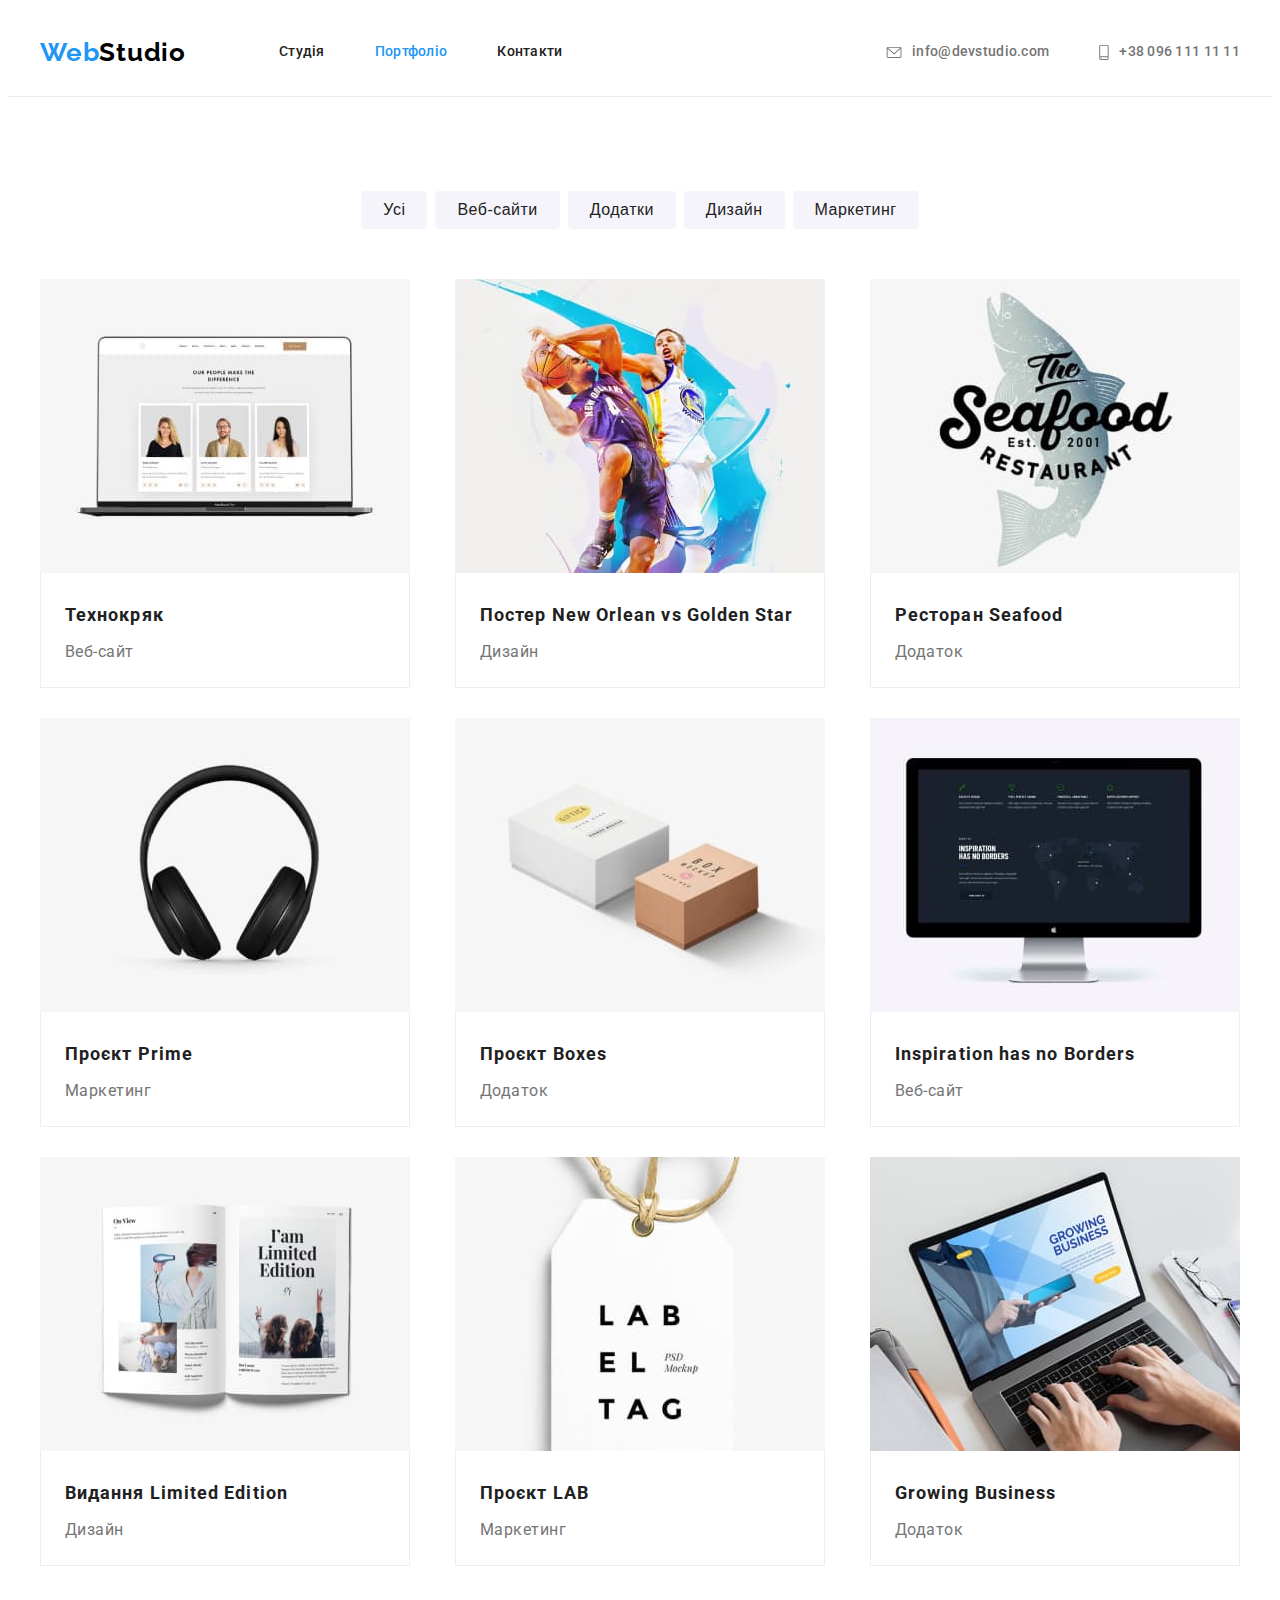
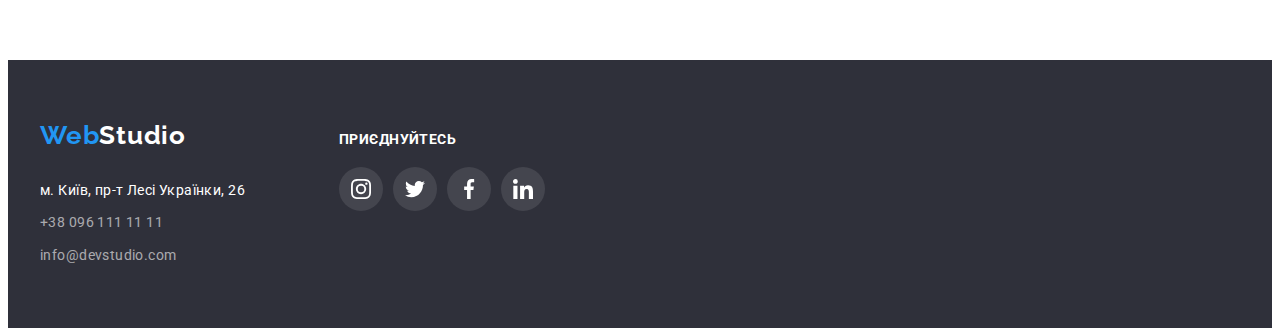
==== portfolio.html @ 507ca044 "save" ====
<!DOCTYPE html>
<html lang="uk">
  <head>
    <meta charset="UTF-8" />
    <meta name="viewport" content="width=device-width, initial-scale=1.0" />
    <title>Студія</title>
    <link rel="preconnect" href="https://fonts.googleapis.com" />
    <link rel="preconnect" href="https://fonts.gstatic.com" crossorigin />
    <link
      href="https://fonts.googleapis.com/css2?family=Raleway:wght@700&family=Roboto:wght@400;500;700;900&display=swap"
      rel="stylesheet"
    />
    <link
      rel="stylesheet"
      href="https://cdnjs.cloudflare.com/ajax/libs/modern-normalize/2.0.0/modern-normalize.min.css"
      integrity="sha512-4xo8blKMVCiXpTaLzQSLSw3KFOVPWhm/TRtuPVc4WG6kUgjH6J03IBuG7JZPkcWMxJ5huwaBpOpnwYElP/m6wg=="
      crossorigin="anonymous"
      referrerpolicy="no-referrer"
    />
    <link rel="stylesheet" href="./css/styles.css" />
  </head>
  <body>
    <header class="header">
      <div class="container header-container">
        <a class="logo header-logo link" href="index.html" lang="eu"
          >Web<span class="logo-color">Studio</span></a
        >
        <nav class="header-nav">
          <ul class="header-menu list">
            <li class="menu-item">
              <a class="menu-link link" href="index.html">Студія</a>
            </li>
            <li class="menu-item">
              <a class="menu-link current link" href="portfolio.html"
                >Портфоліо</a
              >
            </li>
            <li class="menu-item">
              <a class="menu-link link" href="#address">Контакти</a>
            </li>
          </ul>
        </nav>
        <ul class="contacts list contacts-header">
          <li class="contacts-item">
            <a
              class="contacts-link link contacts-heder-icon"
              href="mailto:info@devstudio.com"
            >
              <svg width="16" height="12" class="heder-icon">
                <use href="./images/icons.svg#icon-envelope"></use>
              </svg>
              info@devstudio.com</a
            >
          </li>
          <li class="contacts-item">
            <a
              class="contacts-link link contacts-heder-icon"
              href="tel:+380961111111"
              ><svg width="10" height="16" class="heder-icon">
                <use href="./images/icons.svg#icon-smartphone"></use>
              </svg>
              +38 096 111 11 11</a
            >
          </li>
        </ul>
      </div>
    </header>
    <main class="main">
      <section class="portfolio">
        <div class="container">
          <h2 class="hiden-title visually-hidden">Портфоліо</h2>
          <ul class="portfolio-filtr list">
            <li><button type="button" class="filtr-button">Усі</button></li>
            <li>
              <button type="button" class="filtr-button">Веб-сайти</button>
            </li>
            <li><button type="button" class="filtr-button">Додатки</button></li>
            <li><button type="button" class="filtr-button">Дизайн</button></li>
            <li>
              <button type="button" class="filtr-button">Маркетинг</button>
            </li>
          </ul>
          <ul class="portfolio-list list">
            <li class="portfolio-item">
              <a class="portfolio-link link" href="">
                <img
                  src="./images/portfolio/img-portfolio1.jpg"
                  alt=""
                  width="370"
                  height="294"
                />
                <div class="portfolio-card-container">
                  <h3 class="portfolio-item-title">Технокряк</h3>
                  <p class="portfolio-text">Веб-сайт</p>
                </div>
              </a>
            </li>
            <li class="portfolio-item">
              <a class="portfolio-link link" href="">
                <img
                  src="./images/portfolio/img-portfolio2.jpg"
                  alt=""
                  width="370"
                  height="294"
                />
                <div class="portfolio-card-container">
                  <h3 class="portfolio-item-title">
                    Постер <span lang="eu">New Orlean vs Golden Star</span>
                  </h3>
                  <p class="portfolio-text">Дизайн</p>
                </div>
              </a>
            </li>
            <li class="portfolio-item">
              <a class="portfolio-link link" href="">
                <img
                  src="./images/portfolio/img-portfolio3.jpg"
                  alt=""
                  width="370"
                  height="294"
                />
                <div class="portfolio-card-container">
                  <h3 class="portfolio-item-title">
                    Ресторан <span lang="eu">Seafood</span>
                  </h3>
                  <p class="portfolio-text">Додаток</p>
                </div>
              </a>
            </li>
            <li class="portfolio-item">
              <a class="portfolio-link link" href="">
                <img
                  src="./images/portfolio/img-portfolio4.jpg"
                  alt=""
                  width="370"
                  height="294"
                />
                <div class="portfolio-card-container">
                  <h3 class="portfolio-item-title">
                    Проєкт <span lang="eu">Prime</span>
                  </h3>
                  <p class="portfolio-text">Маркетинг</p>
                </div>
              </a>
            </li>
            <li class="portfolio-item">
              <a class="portfolio-link link" href="">
                <img
                  src="./images/portfolio/img-portfolio5.jpg"
                  alt=""
                  width="370"
                  height="294"
                />
                <div class="portfolio-card-container">
                  <h3 class="portfolio-item-title">
                    Проєкт <span lang="eu">Boxes</span>
                  </h3>
                  <p class="portfolio-text">Додаток</p>
                </div>
              </a>
            </li>
            <li class="portfolio-item">
              <a class="portfolio-link link" href="">
                <img
                  src="./images/portfolio/img-portfolio6.jpg"
                  alt=""
                  width="370"
                  height="294"
                />
                <div class="portfolio-card-container">
                  <h3 class="portfolio-item-title" lang="eu">
                    Inspiration has no Borders
                  </h3>
                  <p class="portfolio-text">Веб-сайт</p>
                </div>
              </a>
            </li>
            <li class="portfolio-item">
              <a class="portfolio-link link" href="">
                <img
                  src="./images/portfolio/img-portfolio7.jpg"
                  alt=""
                  width="370"
                  height="294"
                />
                <div class="portfolio-card-container">
                  <h3 class="portfolio-item-title">
                    Видання <span lang="eu">Limited Edition</span>
                  </h3>
                  <p class="portfolio-text">Дизайн</p>
                </div>
              </a>
            </li>
            <li class="portfolio-item">
              <a class="portfolio-link link" href="">
                <img
                  src="./images/portfolio/img-portfolio8.jpg"
                  alt=""
                  width="370"
                  height="294"
                />
                <div class="portfolio-card-container">
                  <h3 class="portfolio-item-title">
                    Проєкт <span lang="eu">LAB</span>
                  </h3>
                  <p class="portfolio-text">Маркетинг</p>
                </div>
              </a>
            </li>
            <li class="portfolio-item">
              <a class="portfolio-link link" href="">
                <img
                  src="./images/portfolio/img-portfolio9.jpg"
                  alt=""
                  width="370"
                  height="294"
                />
                <div class="portfolio-card-container">
                  <h3 class="portfolio-item-title" lang="eu">
                    Growing Business
                  </h3>
                  <p class="portfolio-text">Додаток</p>
                </div>
              </a>
            </li>
          </ul>
        </div>
      </section>
    </main>
    <!------------FOOTER------------->
    <footer class="footer">
      <div class="container footer-wrap">
        <div class="footer-nav-wrap">
          <a class="logo logo-footer link" href="index.html" lang="eu"
            >Web<span class="logo-color-footer">Studio</span></a
          >
          <address class="address-footer" id="address">
            <p class="address-text">м. Київ, пр-т Лесі Українки, 26</p>
            <ul class="contacts list contacts-footer">
              <li class="contacts-item contacts-item-footer">
                <a
                  class="contacts-link link contacst-footer"
                  href="tel:+380961111111"
                  >+38 096 111 11 11</a
                >
              </li>
              <li class="contacts-item">
                <a
                  class="contacts-link link contacst-footer"
                  href="mailto:info@devstudio.com"
                  >info@devstudio.com</a
                >
              </li>
            </ul>
          </address>
        </div>
        <div class="footer-soc">
          <p class="footer-soc-text">приєднуйтесь</p>
          <ul class="footer-soc-list list">
            <li class="footer-soc-item">
              <a href="" class="footer-soc-link link">
                <svg class="footer-soc-icon">
                  <use href="./images/icons.svg#icon-instagram"></use>
                </svg>
              </a>
            </li>
            <li class="footer-soc-item">
              <a href="" class="footer-soc-link link">
                <svg class="footer-soc-icon">
                  <use href="./images/icons.svg#icon-twitter"></use>
                </svg>
              </a>
            </li>
            <li class="footer-soc-item">
              <a href="" class="footer-soc-link link">
                <svg class="footer-soc-icon">
                  <use href="./images/icons.svg#icon-facebook"></use>
                </svg>
              </a>
            </li>
            <li class="footer-soc-item">
              <a href="" class="footer-soc-link link">
                <svg class="footer-soc-icon">
                  <use href="./images/icons.svg#icon-linkedin"></use>
                </svg>
              </a>
            </li>
          </ul>
        </div>
      </div>
    </footer>
  </body>
</html>
---- css/styles.css ----
:root {
    --main-color: #fff;
    --first-color: #2F303A;
    --second-color: #F5F4FA;
    --first-text-color: #212121;
    --second-text-color: #757575;
    --hover-color: #2196F3;
    --button-first-color: #2196F3;
    --button-second-color: #F5F4FA;
    --icon-color: #AFB1B8;
    --first-lh: 1.71;
    --second-lh: 1.87;
}

p, h1, h2, h3, h4, h5, h6 {
    margin: 0 auto;
}

ul, ol {
    margin: 0;
    padding: 0;
}

img {
    display: block;
}

.container {
    width: 1200px;
    padding-left: 15px;
    padding-right: 15px;
    margin: 0 auto;
}

body {
    font-family: "Roboto", sans-serif;
    font-style: normal;
    background-color: var(--main-color);
    color: var(--first-text-color);
}


.logo {
    font-family: "Raleway", sans-serif;
    font-size: 26px;
    font-weight: 700;
    line-height: 1.19;
    letter-spacing: 0.78px;
    color: var(--hover-color);
}

.logo-color {
    color: #000;
}

.logo-color-footer {
    color: var(--main-color);
}

.list {
    list-style: none;
}


.link {
    text-decoration: none;
    
}

.hiden-title, .services-title, .team-title, .regular-customers-title {
    text-align: center;
    font-size: 36px;
    line-height: 1.17;
    letter-spacing: 1.08px;
}

.visually-hidden {
    position: absolute;
    width: 1px;
    height: 1px;
    margin: -1px;
    border: 0;
    padding: 0;

    white-space: nowrap;
    clip-path: inset(100%);
    clip: rect(0 0 0 0);
    overflow: hidden;
}



/*--------------------------------------- header -----------------------------------------------------*/ 

.header {
    border-bottom: 1px solid #ECECEC;
}

.menu-link {
    color: var(--first-text-color);
    font-size: 14px;
    font-weight: 500;
    line-height: var(--first-lh);
    letter-spacing: 0.28px;
}

 .menu-link:hover, .menu-link:focus {
    color: var(--hover-color);
 }

.contacts-link {
    color: var(--second-text-color);
    font-size: 14px;
    font-weight: 500;
    line-height: var(--first-lh);
    letter-spacing: 0.28px;
    display: flex;
    align-items: center;
}

.heder-icon {
    margin-right: 10px;
    fill: currentColor;
}

 .contacts-link:hover, .contacts-link:focus {
    color: var(--hover-color);
 }

 .contacts-link:hover .heder-icon,
 .contacts-link:focus .heder-icon {
     color: var(--hover-color);
     fill: var(--hover-color);
 }

 .header-menu .menu-item .menu-link.current {
    color: var(--hover-color);
 }

 .header-container {
    display: flex;
    align-items: center;
 }

 .header-menu {
    display: flex;
    align-items: center;
    gap: 50px;
 }

 .contacts-header {
     display: flex;
     align-items: center;
     margin-left: auto;
     gap: 50px;
 }

 .header-logo {
    margin-right: 93px;
 }

 .menu-item .menu-link {
        display: block;
        padding-top: 32px;
        padding-bottom: 32px;
 }
 

/*--------------------------------------- hero -----------------------------------------------------*/

 .hero {
    background-color: var(--first-color);
    padding-top: 200px;
    padding-bottom: 200px;
    text-align: center;
    background-image: linear-gradient(rgba(47, 48, 58, 0.4), rgba(47, 48, 58, 0.4)), url(../images/hero-bg.jpg);
    background-repeat: no-repeat;
    background-position: center;
    background-size: cover;
    max-width: 1600px;
    margin: 0 auto;
 }

 .hero-title {
    color: var(--main-color); 
    text-align: center;
    font-size: 44px;
    font-weight: 900;
    line-height: 1.36;
    letter-spacing: 2.64px;
    text-transform: uppercase;
    margin-bottom: 30px;
    max-width: 696px;
 }

 .hero-button {
    border-radius: 4px;
    background-color: var(--button-first-color);
    color: var(--main-color);
    text-align: center;
    font-size: 16px;
    font-weight: 700;
    line-height: var(--second-lh);
    letter-spacing: 0.96px;
    border-radius: 4px;
    border: 0px;
    box-shadow: 0 4px 4px 0 rgba(0, 0, 0, 0.15);
    cursor: pointer;
    min-width: 200px;
    min-height: 50px;
 }

 .hero-button:hover, .hero-button:focus {
    background-color: #188CE8;
    color: var(--main-color);
    min-width: 216px;
 }



 /*--------------------------------------- advantages -----------------------------------------------------*/

 .advantages {
    padding-top: 94px;
    padding-bottom: 94px;
 }

.advantages-list-title {
    font-size: 14px;
    font-weight: 700;
    line-height: var(--first-lh);
    letter-spacing: 0.42px;
    text-transform: uppercase;
    margin-bottom: 10px;
}

.advantages-text {
    color: var(--second-text-color);
    font-size: 14px;
    line-height: var(--first-lh);
    letter-spacing: 0.42px;
}

.advantages-list {
    display: flex;
    gap: 30px;
}

.advantages-item {
    max-width: 270px;
}

.advantages-img {
    border-radius: 4px;
    width: 270px;
    height: 120px;
    background-color: var(--second-color);
    margin-bottom: 30px;
    display: flex;
    align-items: center;
    justify-content: center;
}
/*--------------------------------------- service -----------------------------------------------------*/

.services {
    padding-bottom: 94px;
}

.services-title {
    margin-bottom: 50px;
}

.services-list {
    display: flex;
    gap: 30px;
}

 /*--------------------------------------- team -----------------------------------------------------*/

.team {
    background-color: var(--second-color);
    padding-top: 94px;
    padding-bottom: 94px;
}

.team-title {
    margin-bottom: 50px;
}

.team-list-title {
    text-align: center;
    font-size: 16px;
    font-weight: 500;
    line-height: var(--second-lh);
    letter-spacing: 0.48px;
    margin-bottom: 10px;
}

.team-text {
    color: var(--second-text-color);
    text-align: center;
    font-size: 16px;
    line-height: var(--second-lh);
    letter-spacing: 0.48px;
}

.team-item {
    border-radius: 0px 0px 4px 4px;
    background-color: var(--main-color);
    box-shadow: 0 2px 1px 0 rgba(0, 0, 0, 0.2), 0 1px 1px 0 rgba(0, 0, 0, 0.14), 0 1px 3px 0 rgba(0, 0, 0, 0.12);
    width: 270px;
}

.team-list {
    display: flex;
    gap: 30px;
}

.team-card-container {
    padding-top: 30px;
    padding-bottom: 30px;
}

.team-soc-list {
    display: flex;
    justify-content: center;
    gap: 10px;
    margin-top: 16px;
}

.team-soc-item {
    width: 44px;
    height: 44px;
}

.team-soc-link {
    width: 100%;
    height: 100%;
    border-radius: 50%;
    display: flex;
    align-items: center;
    justify-content: center;
    fill: var(--icon-color);
}

.team-soc-icon {
    width: 20px;
    height: 20px;
}

.team-soc-link:hover, .team-soc-link:focus {
  background-color: var(--hover-color);
}

.team-soc-link:hover .team-soc-icon, .team-soc-link:focus .team-soc-icon {
    fill: var(--main-color);
}

/*--------------------------------------- regular-customers -----------------------------------------------------*/

.regular-customers {
    padding-top: 94px;
    padding-bottom: 94px;
}

.regular-customers-list {
    margin-top: 50px;
    display: flex;
    align-items: center;
    justify-content: center;
    gap: 30px;
}

.regular-customers-item {
    width: 170px;
    height: 92px;
}

.regular-customers-link {
    width: 100%;
    height: 100%;
    border: 1px solid #afb1b8;
    border-radius: 4px;
    display: flex;
    align-items: center;
    justify-content: center;
    fill: var(--icon-color);
    outline: none;
}


.regular-customers-link:hover, .regular-customers-link:focus {
    border-color: var(--hover-color);
}

.regular-customers-link:hover .regular-customer-icon,
.regular-customers-link:focus .regular-customer-icon {
    fill: var(--hover-color);
    border-color: var(--hover-color);
}

/*--------------------------------------- footer -----------------------------------------------------*/
.footer {
    background-color: var(--first-color);
    padding-top: 60px;
    padding-bottom: 60px;
}

.address-text {
    color: var(--main-color);
    font-size: 14px;
    line-height: var(--first-lh);
    letter-spacing: 0.42px;
    font-style: normal;
}

.contacst-footer {
    color: rgba(255, 255, 255, 0.60);
    font-size: 14px;
    font-style: normal;
    font-weight: 400;
    line-height: var(--first-lh);
    letter-spacing: 0.42px;
}

.address-footer {
    margin-top: 28px;
}

.contacts-footer {
    margin-top: 9px;
}

.contacts-item-footer:first-child {
    margin-bottom: 9px;
}



.footer-soc-text {
    font-family: var(--font-family);
    font-weight: 700;
    font-size: 14px;
    letter-spacing: 0.42px;
    text-transform: uppercase;
    color: var(--main-color);
    margin-bottom: 20px;
}

.footer-soc-list {
    display: flex;
    align-items: center;
    justify-content: center;
    gap: 10px;
}

.footer-soc-item {
    width: 44px;
    height: 44px;
}

.footer-soc-link {
    width: 100%;
    height: 100%;
    border-radius: 50%;
    display: flex;
    align-items: center;
    justify-content: center;
    fill: var(--main-color);
    background-color: rgba(255, 255, 255, 0.1);
}

.footer-soc-icon {
    width: 20px;
    height: 20px;
}

.footer-soc-link:hover, .footer-soc-link:focus {
    background-color: var(--hover-color);
}

.footer-wrap {
    display: flex;
    align-items: baseline;
}

.footer-soc {
    margin-left: 94px;
}
/* ********************************************** PORTFOLIO ****************************************************** */

.portfolio {
    padding-top: 94px;
    padding-bottom: 94px;
}

.portfolio-filtr {
    margin-bottom: 50px;
    display: flex;
    justify-content: center;
    gap: 8px;
}



.filtr-button {
    color: var(--first-text-color);
    text-align: center;
    font-size: 16px;
    font-weight: 500;
    line-height: 1.62;
    letter-spacing: 0.48px;
    border-radius: 4px;
    background-color: var(--button-second-color);
    cursor: pointer;
    padding: 6px 22px 6px 22px;
    border: 0px;

}

.filtr-button:hover, .filtr-button:focus {
    background-color: var(--hover-color);
    color: var(--main-color);
    box-shadow: 0 2px 2px 0 rgba(0, 0, 0, 0.12), 0 1px 2px 0 rgba(0, 0, 0, 0.08), 0 3px 1px 0 rgba(0, 0, 0, 0.1);
}

.portfolio-item-title {
    color: var(--first-text-color);
    font-size: 18px;
    font-weight: 700;
    line-height: 2;
    letter-spacing: 1.08px;
    margin-bottom: 4px;
}

.portfolio-text {
    color: var(--second-text-color);
    font-size: 16px;
    line-height: var(--second-lh);
    letter-spacing: 0.48px;
}

.portfolio-list {
    display: flex;
    flex-wrap: wrap;
    justify-content: space-between;
    gap: 30px;

}

.portfolio-item {
    width: 370px;
}

.portfolio-link {
    display: block;
}

.portfolio-link:hover, .portfolio-link:focus {
    box-shadow: 1px 4px 6px 0 rgba(0, 0, 0, 0.16), 0 4px 4px 0 rgba(0, 0, 0, 0.06), 0 1px 1px 0 rgba(0, 0, 0, 0.12);
}

.portfolio-card-container {
    padding: 24px 24px 20px 24px;
    border-right: 1px solid #eee;
    border-bottom: 1px solid #eee;
    border-left: 1px solid #eee;
}

/*  */

/*  */
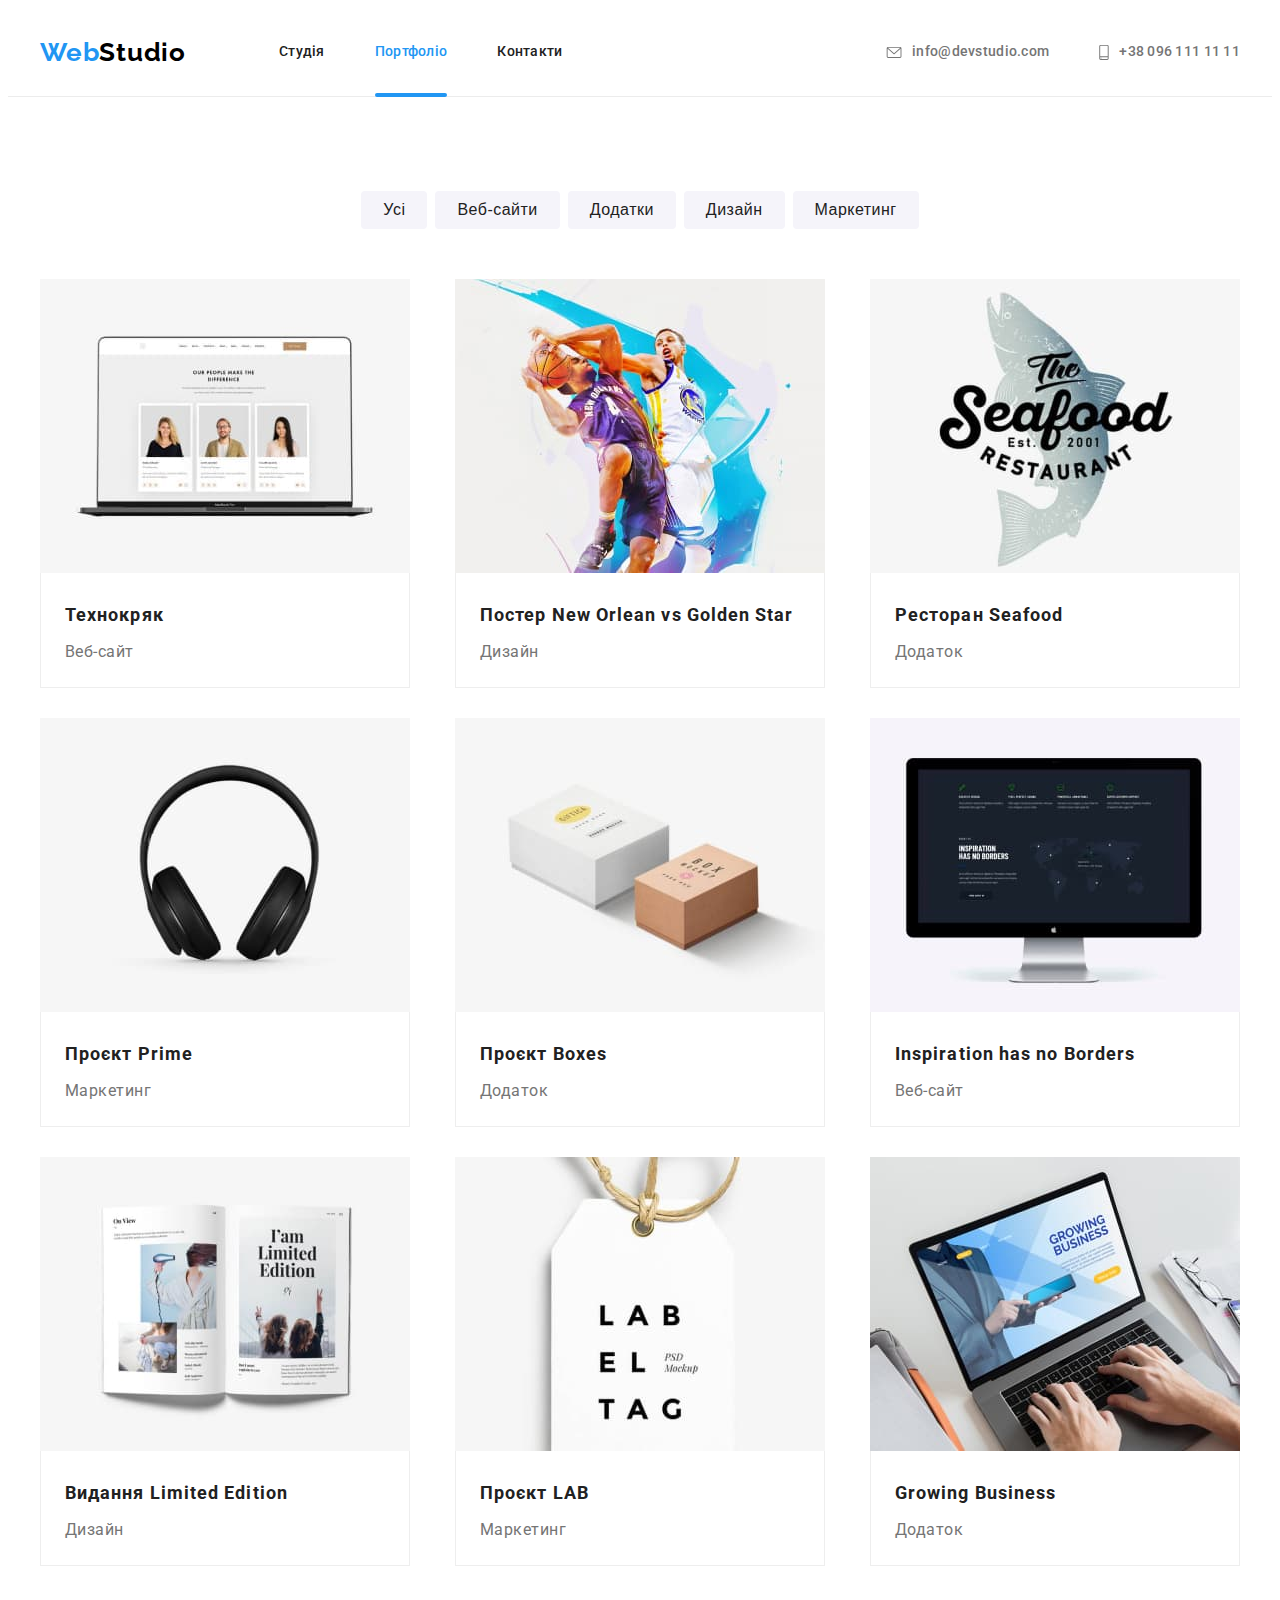
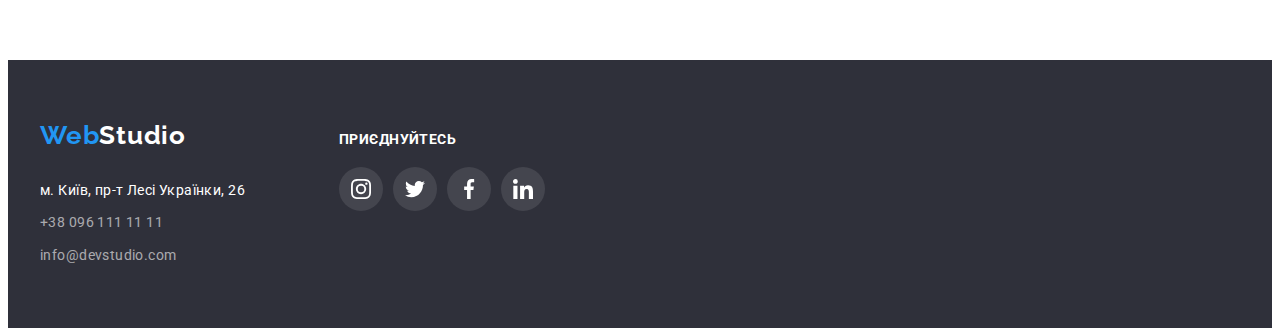
==== commit 6e61709b: "save" ====
--- a/portfolio.html
+++ b/portfolio.html
@@ -82,6 +82,7 @@
           </ul>
           <ul class="portfolio-list list">
             <li class="portfolio-item">
+              <div class="portfolio-cover-wrap">
               <a class="portfolio-link link" href="">
                 <img
                   src="./images/portfolio/img-portfolio1.jpg"
@@ -89,6 +90,12 @@
                   width="370"
                   height="294"
                 />
+                <p class="portfolio-cover-text">
+                  Ресурс пропонує комплексні пропозиції з різним рівнем
+                  функціоналу та сервісів. Все це дозволить відвідувачу отримати
+                  вичерпні відомості про компанію чи приватну особу.
+                </p>
+              </div>
                 <div class="portfolio-card-container">
                   <h3 class="portfolio-item-title">Технокряк</h3>
                   <p class="portfolio-text">Веб-сайт</p>
@@ -96,6 +103,7 @@
               </a>
             </li>
             <li class="portfolio-item">
+              <div class="portfolio-cover-wrap">
               <a class="portfolio-link link" href="">
                 <img
                   src="./images/portfolio/img-portfolio2.jpg"
@@ -103,6 +111,12 @@
                   width="370"
                   height="294"
                 />
+                 <p class="portfolio-cover-text">
+                  Ресурс пропонує комплексні пропозиції з різним рівнем
+                  функціоналу та сервісів. Все це дозволить відвідувачу отримати
+                  вичерпні відомості про компанію чи приватну особу.
+                </p>
+              </div>
                 <div class="portfolio-card-container">
                   <h3 class="portfolio-item-title">
                     Постер <span lang="eu">New Orlean vs Golden Star</span>
@@ -112,6 +126,7 @@
               </a>
             </li>
             <li class="portfolio-item">
+              <div class="portfolio-cover-wrap">
               <a class="portfolio-link link" href="">
                 <img
                   src="./images/portfolio/img-portfolio3.jpg"
@@ -119,6 +134,12 @@
                   width="370"
                   height="294"
                 />
+                 <p class="portfolio-cover-text">
+                  Ресурс пропонує комплексні пропозиції з різним рівнем
+                  функціоналу та сервісів. Все це дозволить відвідувачу отримати
+                  вичерпні відомості про компанію чи приватну особу.
+                </p>
+              </div>
                 <div class="portfolio-card-container">
                   <h3 class="portfolio-item-title">
                     Ресторан <span lang="eu">Seafood</span>
@@ -128,6 +149,7 @@
               </a>
             </li>
             <li class="portfolio-item">
+              <div class="portfolio-cover-wrap">
               <a class="portfolio-link link" href="">
                 <img
                   src="./images/portfolio/img-portfolio4.jpg"
@@ -135,6 +157,12 @@
                   width="370"
                   height="294"
                 />
+                 <p class="portfolio-cover-text">
+                  Ресурс пропонує комплексні пропозиції з різним рівнем
+                  функціоналу та сервісів. Все це дозволить відвідувачу отримати
+                  вичерпні відомості про компанію чи приватну особу.
+                </p>
+              </div>
                 <div class="portfolio-card-container">
                   <h3 class="portfolio-item-title">
                     Проєкт <span lang="eu">Prime</span>
@@ -144,6 +172,7 @@
               </a>
             </li>
             <li class="portfolio-item">
+              <div class="portfolio-cover-wrap">
               <a class="portfolio-link link" href="">
                 <img
                   src="./images/portfolio/img-portfolio5.jpg"
@@ -151,6 +180,12 @@
                   width="370"
                   height="294"
                 />
+                 <p class="portfolio-cover-text">
+                  Ресурс пропонує комплексні пропозиції з різним рівнем
+                  функціоналу та сервісів. Все це дозволить відвідувачу отримати
+                  вичерпні відомості про компанію чи приватну особу.
+                </p>
+              </div>
                 <div class="portfolio-card-container">
                   <h3 class="portfolio-item-title">
                     Проєкт <span lang="eu">Boxes</span>
@@ -160,6 +195,7 @@
               </a>
             </li>
             <li class="portfolio-item">
+              <div class="portfolio-cover-wrap">
               <a class="portfolio-link link" href="">
                 <img
                   src="./images/portfolio/img-portfolio6.jpg"
@@ -167,6 +203,12 @@
                   width="370"
                   height="294"
                 />
+                 <p class="portfolio-cover-text">
+                  Ресурс пропонує комплексні пропозиції з різним рівнем
+                  функціоналу та сервісів. Все це дозволить відвідувачу отримати
+                  вичерпні відомості про компанію чи приватну особу.
+                </p>
+              </div>
                 <div class="portfolio-card-container">
                   <h3 class="portfolio-item-title" lang="eu">
                     Inspiration has no Borders
@@ -176,6 +218,7 @@
               </a>
             </li>
             <li class="portfolio-item">
+              <div class="portfolio-cover-wrap">
               <a class="portfolio-link link" href="">
                 <img
                   src="./images/portfolio/img-portfolio7.jpg"
@@ -183,6 +226,12 @@
                   width="370"
                   height="294"
                 />
+                 <p class="portfolio-cover-text">
+                  Ресурс пропонує комплексні пропозиції з різним рівнем
+                  функціоналу та сервісів. Все це дозволить відвідувачу отримати
+                  вичерпні відомості про компанію чи приватну особу.
+                </p>
+              </div>
                 <div class="portfolio-card-container">
                   <h3 class="portfolio-item-title">
                     Видання <span lang="eu">Limited Edition</span>
@@ -192,6 +241,7 @@
               </a>
             </li>
             <li class="portfolio-item">
+              <div class="portfolio-cover-wrap">
               <a class="portfolio-link link" href="">
                 <img
                   src="./images/portfolio/img-portfolio8.jpg"
@@ -199,6 +249,12 @@
                   width="370"
                   height="294"
                 />
+                 <p class="portfolio-cover-text">
+                  Ресурс пропонує комплексні пропозиції з різним рівнем
+                  функціоналу та сервісів. Все це дозволить відвідувачу отримати
+                  вичерпні відомості про компанію чи приватну особу.
+                </p>
+              </div>
                 <div class="portfolio-card-container">
                   <h3 class="portfolio-item-title">
                     Проєкт <span lang="eu">LAB</span>
@@ -208,6 +264,7 @@
               </a>
             </li>
             <li class="portfolio-item">
+              <div class="portfolio-cover-wrap">
               <a class="portfolio-link link" href="">
                 <img
                   src="./images/portfolio/img-portfolio9.jpg"
@@ -215,6 +272,12 @@
                   width="370"
                   height="294"
                 />
+                 <p class="portfolio-cover-text">
+                  Ресурс пропонує комплексні пропозиції з різним рівнем
+                  функціоналу та сервісів. Все це дозволить відвідувачу отримати
+                  вичерпні відомості про компанію чи приватну особу.
+                </p>
+              </div>
                 <div class="portfolio-card-container">
                   <h3 class="portfolio-item-title" lang="eu">
                     Growing Business
--- a/css/styles.css
+++ b/css/styles.css
@@ -10,6 +10,7 @@
     --icon-color: #AFB1B8;
     --first-lh: 1.71;
     --second-lh: 1.87;
+    --time-transform: 250ms cubic-bezier(0.4, 0, 0.2, 1);
 }
 
 p, h1, h2, h3, h4, h5, h6 {
@@ -106,6 +107,7 @@
 
  .menu-link:hover, .menu-link:focus {
     color: var(--hover-color);
+    transition: var(--time-transform);
  }
 
 .contacts-link {
@@ -125,12 +127,14 @@
 
  .contacts-link:hover, .contacts-link:focus {
     color: var(--hover-color);
+    transition: var(--time-transform);
  }
 
  .contacts-link:hover .heder-icon,
  .contacts-link:focus .heder-icon {
      color: var(--hover-color);
      fill: var(--hover-color);
+    transition: var(--time-transform);
  }
 
  .header-menu .menu-item .menu-link.current {
@@ -165,6 +169,20 @@
         padding-bottom: 32px;
  }
  
+ .menu-item {
+    position: relative;
+ }
+
+ .menu-link.current::after {
+    content: '';
+    width: 100%;
+    height: 4px;
+    background-color: var(--hover-color);
+    border-radius: 2px;
+    display: block;
+    position: absolute;
+    top: 85px;
+}
 
 /*--------------------------------------- hero -----------------------------------------------------*/
 
@@ -214,6 +232,7 @@
     background-color: #188CE8;
     color: var(--main-color);
     min-width: 216px;
+    transition: var(--time-transform);
  }
 
 
@@ -275,6 +294,31 @@
     gap: 30px;
 }
 
+.services-item {
+    position: relative;
+}
+
+.servise-wrap {
+    position: absolute;
+    bottom: 0;
+    background-color: rgba(47, 48, 58, 0.8);
+    width: 100%;
+    height: 70px;
+    display: flex;
+    align-items: center;
+    justify-content: center;
+}
+
+.servise-wrap-text {
+    font-family: var(--font-family);
+    font-weight: 700;
+    font-size: 14px;
+    letter-spacing: 0.42px;
+    text-transform: uppercase;
+    text-align: center;
+    color: var(--main-color);
+}
+
  /*--------------------------------------- team -----------------------------------------------------*/
 
 .team {
@@ -350,10 +394,12 @@
 
 .team-soc-link:hover, .team-soc-link:focus {
   background-color: var(--hover-color);
+    transition: var(--time-transform);
 }
 
 .team-soc-link:hover .team-soc-icon, .team-soc-link:focus .team-soc-icon {
     fill: var(--main-color);
+    transition: var(--time-transform);
 }
 
 /*--------------------------------------- regular-customers -----------------------------------------------------*/
@@ -391,12 +437,14 @@
 
 .regular-customers-link:hover, .regular-customers-link:focus {
     border-color: var(--hover-color);
+    transition: var(--time-transform);
 }
 
 .regular-customers-link:hover .regular-customer-icon,
 .regular-customers-link:focus .regular-customer-icon {
     fill: var(--hover-color);
     border-color: var(--hover-color);
+    transition: var(--time-transform);
 }
 
 /*--------------------------------------- footer -----------------------------------------------------*/
@@ -477,6 +525,7 @@
 
 .footer-soc-link:hover, .footer-soc-link:focus {
     background-color: var(--hover-color);
+    transition: var(--time-transform);
 }
 
 .footer-wrap {
@@ -487,6 +536,66 @@
 .footer-soc {
     margin-left: 94px;
 }
+/* ********************************************** BACKDROP ****************************************************** */
+
+.backdrop {
+    position: fixed;
+    width: 100%;
+    height: 100%;
+    background-color: rgba(0, 0, 0, 0.2);
+    top: 0;
+    transition: opacity 350ms linear, visibility 350ms linear;
+}
+
+.modal {
+    position: absolute;
+    top: 50%;
+    left: 50%;
+    transform: translate(-50%, -50%) scaleX(1);
+    transition: transform 350ms linear;
+    border-radius: 4px;
+    width: 528px;
+    min-height: 581px;
+    box-shadow: 0 2px 1px 0 rgba(0, 0, 0, 0.2), 0 1px 1px 0 rgba(0, 0, 0, 0.14), 0 1px 3px 0 rgba(0, 0, 0, 0.12);
+    background-color: var(--main-color);
+    padding: 8px;
+}
+
+.backdrop.is-hidden .modal {
+    transform: translate(-50%, -50%) scaleY(0);
+}
+
+.modal-close {
+    width: 30px;
+    height: 30px;
+    background-color: var(--main-color);
+    border: 1px solid rgba(0, 0, 0, 0.1);
+    border-radius: 50%;
+    cursor: pointer;
+    display: block;
+    margin-left: auto;
+}
+.modal-close-icon {
+    width: 100%;
+    height: 100%;
+    align-items: center;
+}
+
+.modal-close:hover, .modal-close:focus {
+    background-color: var(--hover-color);
+}
+
+.modal-close:hover .modal-close-icon,
+.modal-close:focus .modal-close-icon {
+    fill: var(--main-color);
+}
+
+.is-hidden {
+    visibility: none;
+    opacity: 0;
+    pointer-events: none;
+}
+
 /* ********************************************** PORTFOLIO ****************************************************** */
 
 .portfolio {
@@ -522,6 +631,7 @@
     background-color: var(--hover-color);
     color: var(--main-color);
     box-shadow: 0 2px 2px 0 rgba(0, 0, 0, 0.12), 0 1px 2px 0 rgba(0, 0, 0, 0.08), 0 3px 1px 0 rgba(0, 0, 0, 0.1);
+    transition: var(--time-transform);
 }
 
 .portfolio-item-title {
@@ -552,11 +662,34 @@
     width: 370px;
 }
 
+.portfolio-item:hover .portfolio-cover-text,
+.portfolio-item:focus .portfolio-cover-text {
+    transform: translate(0);
+    transition: var(--time-transform);
+}
+
+.portfolio-cover-wrap{
+    position: relative;
+    overflow: hidden;
+}
+
+.portfolio-cover-text {
+    position: absolute;
+    top: 0;
+    font-size: 18px;
+    line-height: 1.56;
+    letter-spacing: 0.48px;
+    color: var(--main-color);
+    padding: 63px 24px 63px 24px;
+    background-color: rgba(33, 150, 243, 0.9);
+    transform: translateY(100%);
+}
+
 .portfolio-link {
     display: block;
 }
 
-.portfolio-link:hover, .portfolio-link:focus {
+.portfolio-item:hover, .portfolio-item:focus {
     box-shadow: 1px 4px 6px 0 rgba(0, 0, 0, 0.16), 0 4px 4px 0 rgba(0, 0, 0, 0.06), 0 1px 1px 0 rgba(0, 0, 0, 0.12);
 }
 
@@ -567,6 +700,8 @@
     border-left: 1px solid #eee;
 }
 
+
+
 /*  */
 
 /*  */
